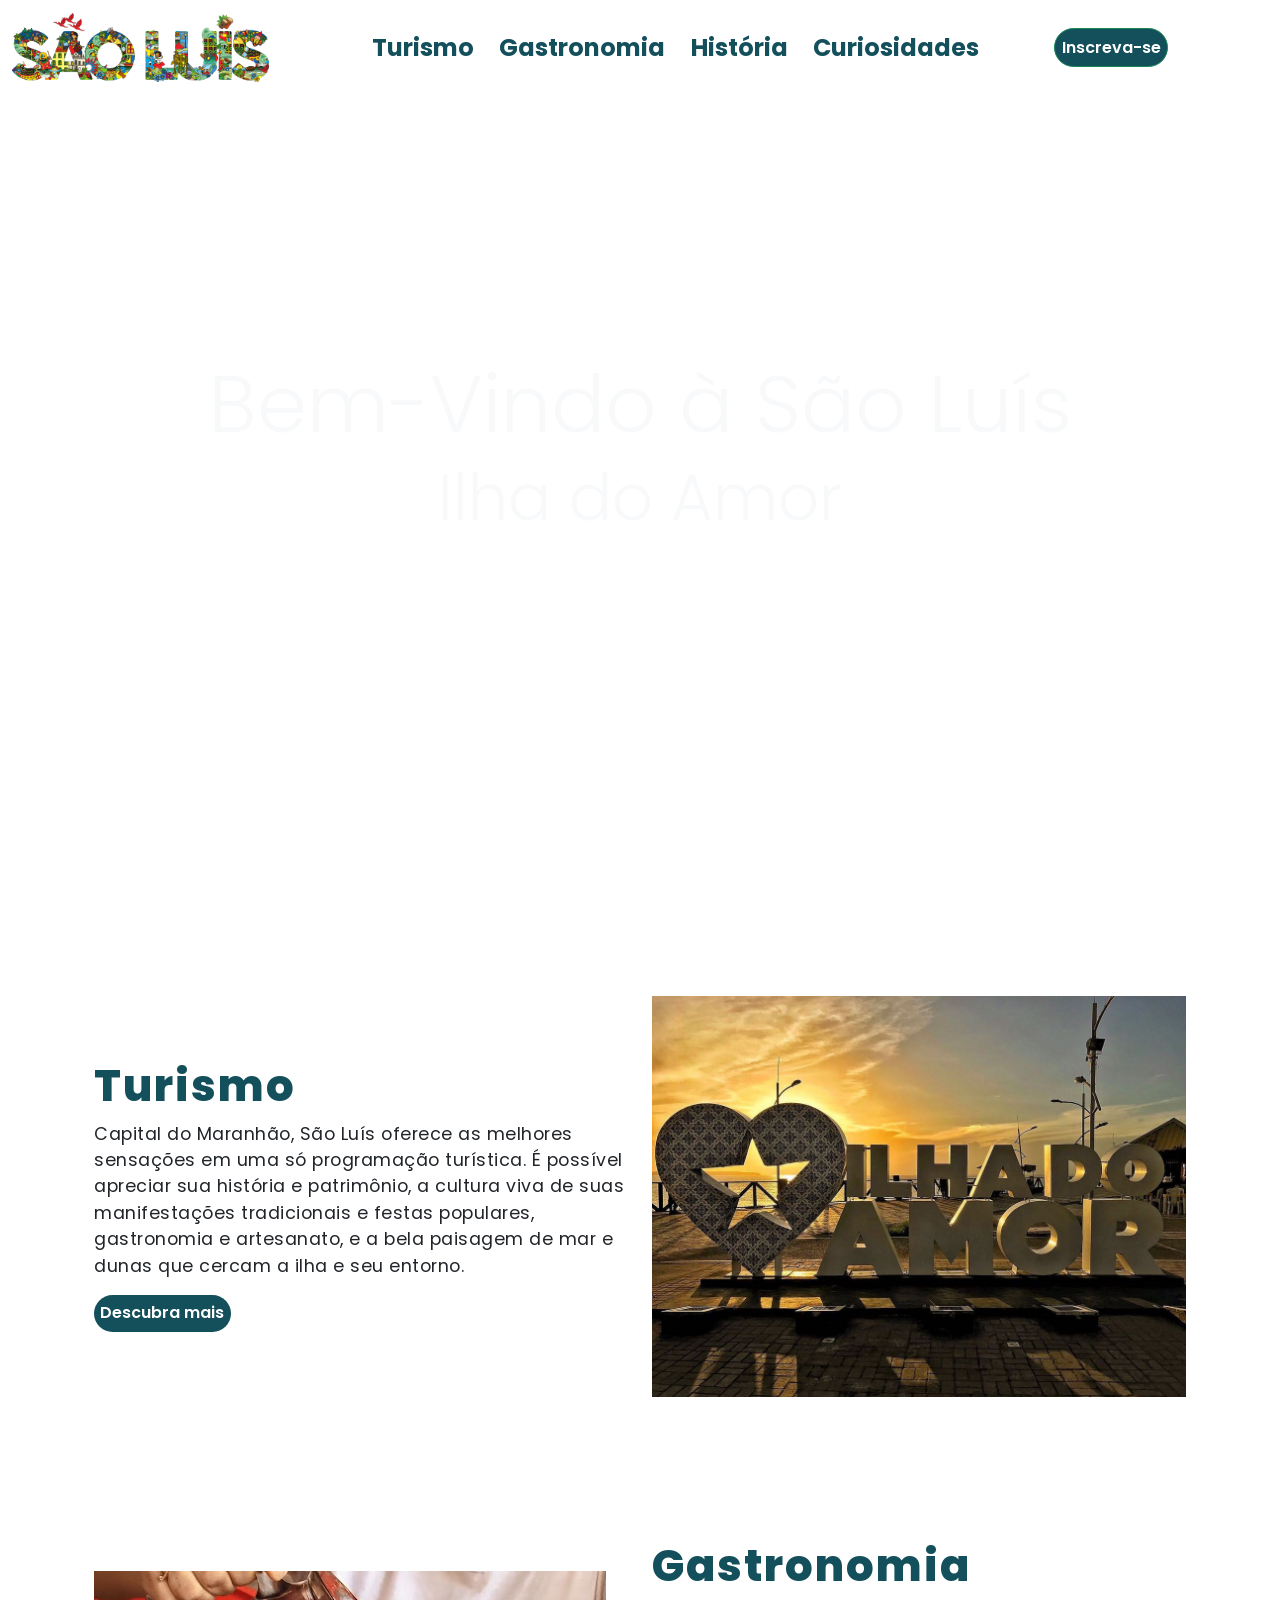
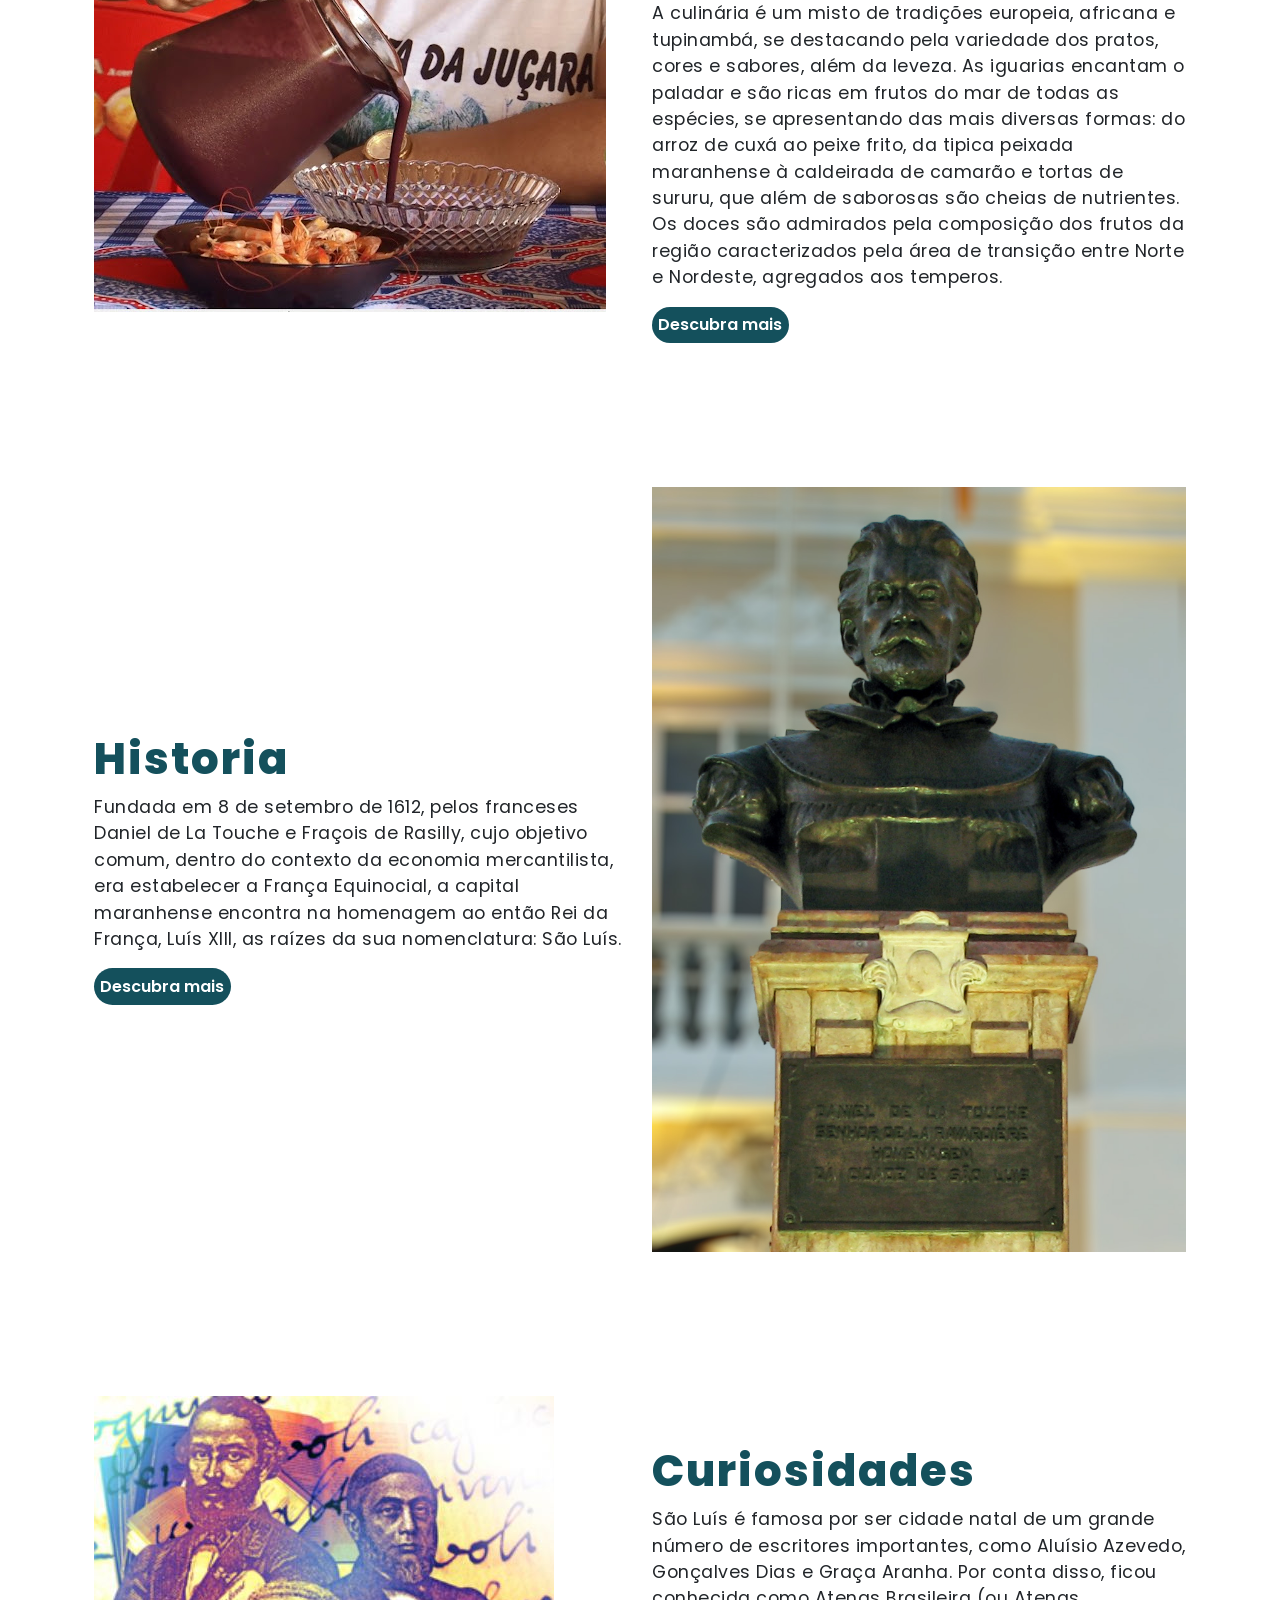
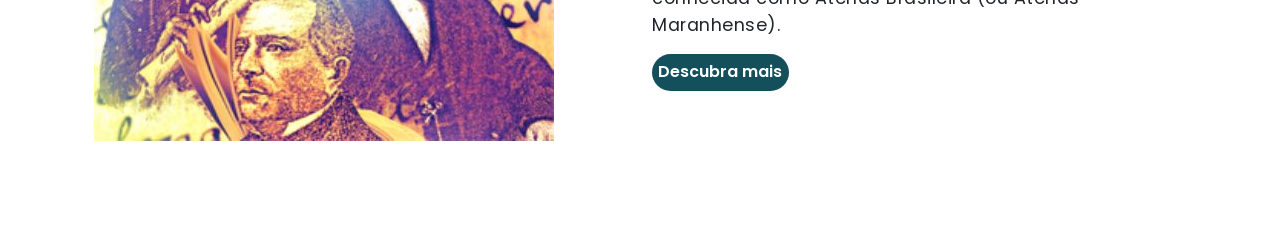
==== index.html @ 4792bc7c "Initial commit" ====
<!DOCTYPE html>
<html lang="en">
  <head>
    <meta charset="UTF-8" />
    <meta http-equiv="X-UA-Compatible" content="IE=edge" />
    <meta
      name="viewport"
      content="width=device-width, initial-scale=1, shrink-to-fit=no"
    />

    <link
      href="https://cdn.jsdelivr.net/npm/bootstrap@5.0.2/dist/css/bootstrap.min.css"
      rel="stylesheet"
      integrity="sha384-EVSTQN3/azprG1Anm3QDgpJLIm9Nao0Yz1ztcQTwFspd3yD65VohhpuuCOmLASjC"
      crossorigin="anonymous"
    />
    <link rel="stylesheet" href="css/style.css" />

    <title>São Luís - MA</title>
  </head>
  <body>
    <header>
      <div class="mid">
        <nav class="navbar navbar-expand-lg navbar-dark">
          <div class="container-fluid">
            <a class="navbar-brand" href="#"
              ><img
                class="logo"
                src="assets/saoluislogo.png"
                alt="logo de São Luís"
            /></a>
            <button
              class="toogler navbar-toggler"
              type="button"
              data-bs-toggle="collapse"
              data-bs-target="#navbarSupportedContent"
              aria-controls="navbarSupportedContent"
              aria-expanded="false"
              aria-label="Toggle navigation"
            >
              <span class="navbar-toggler-icon"></span>
            </button>
            <div
              class="collapse navbar-collapse navbardown container-fluid"
              id="navbarSupportedContent"
            >
              <ul class="navbar-nav mx-auto mb-2 mb-lg-0">
                <li class="nav-item">
                  <a class="nav-link" href="#turismo">Turismo</a>
                </li>
                <li class="nav-item">
                  <a class="nav-link" href="#gastronomia">Gastronomia</a>
                </li>
                <li class="nav-item">
                  <a class="nav-link" href="#historia">História</a>
                </li>
                <li class="nav-item">
                  <a class="nav-link" href="#curiosidades">Curiosidades</a>
                </li>
              </ul>
              <button class="btn btn-success" type="submit">Inscreva-se</button>
            </div>
          </div>
        </nav>
        <video autoplay muted loop>
          <source
            class="embed-responsive"
            src="assets/saoluis.mp4"
            type="video/mp4"
          />
        </video>
        <div class="hero">
          <h2 class="text-light display-1 font-weight-boldest">
            Bem-Vindo à São Luís
          </h2>
          <h3 class="text-light display-3">Ilha do Amor</h3>
        </div>
      </div>
    </header>

    <section id="turismo">
      <div class="row align-items-center container my-5 mx-auto">
        <div class="text col-lg-6 col-md-6 col-12 pt-5 pb-5">
          <h2>Turismo</h2>
          <p>
            Capital do Maranhão, São Luís oferece as melhores sensações em uma
            só programação turística. É possível apreciar sua história e
            patrimônio, a cultura viva de suas manifestações tradicionais e
            festas populares, gastronomia e artesanato, e a bela paisagem de mar
            e dunas que cercam a ilha e seu entorno.
          </p>
          <a href="#">Descubra mais</a>
        </div>
        <div class="col-lg-6 col-md-12 col-12 pt-5 pb-5">
          <img class="img-fluid" src="assets/turismo.jpg" />
        </div>
      </div>
    </section>

    <section id="gastronomia">
      <div class="row align-items-center container my-5 mx-auto">
        <div class="col-lg-6 col-md-12 col-12 pt-5 pb-5">
          <img class="img-fluid" src="assets/gastronomia.jpg" />
        </div>
        <div class="text col-lg-6 col-md-6 col-12 pt-5 pb-5">
          <h2>Gastronomia</h2>
          <p>
            A culinária é um misto de tradições europeia, africana e tupinambá,
            se destacando pela variedade dos pratos, cores e sabores, além da
            leveza. As iguarias encantam o paladar e são ricas em frutos do mar
            de todas as espécies, se apresentando das mais diversas formas: do
            arroz de cuxá ao peixe frito, da tipica peixada maranhense à
            caldeirada de camarão e tortas de sururu, que além de saborosas são
            cheias de nutrientes. Os doces são admirados pela composição dos
            frutos da região caracterizados pela área de transição entre Norte e
            Nordeste, agregados aos temperos.
          </p>
          <a href="#">Descubra mais</a>
        </div>
      </div>
    </section>

    <section id="historia">
      <div class="row align-items-center container my-5 mx-auto">
        <div class="text col-lg-6 col-md-6 col-12 pt-5 pb-5">
          <h2>Historia</h2>
          <p>
            Fundada em 8 de setembro de 1612, pelos franceses Daniel de La
            Touche e Fraçois de Rasilly, cujo objetivo comum, dentro do contexto
            da economia mercantilista, era estabelecer a França Equinocial, a
            capital maranhense encontra na homenagem ao então Rei da França,
            Luís XIII, as raízes da sua nomenclatura: São Luís.
          </p>
          <a href="#">Descubra mais</a>
        </div>
        <div class="col-lg-6 col-md-12 col-12 pt-5 pb-5">
          <img class="img-fluid" src="assets/historia.jpg" />
        </div>
      </div>
    </section>

    <section id="curiosidades">
      <div class="row align-items-center container my-5 mx-auto">
        <div class="col-lg-6 col-md-12 col-12 pt-5 pb-5">
          <img class="img-fluid" src="assets/curiosidades.jpg" />
        </div>
        <div class="text col-lg-6 col-md-6 col-12 pt-5 pb-5">
          <h2>Curiosidades</h2>
          <p>
            São Luís é famosa por ser cidade natal de um grande número de
            escritores importantes, como Aluísio Azevedo, Gonçalves Dias e Graça
            Aranha. Por conta disso, ficou conhecida como Atenas Brasileira (ou
            Atenas Maranhense).
          </p>
          <a href="#">Descubra mais</a>
        </div>
      </div>
    </section>

    <script
      src="https://cdn.jsdelivr.net/npm/@popperjs/core@2.9.2/dist/umd/popper.min.js"
      integrity="sha384-IQsoLXl5PILFhosVNubq5LC7Qb9DXgDA9i+tQ8Zj3iwWAwPtgFTxbJ8NT4GN1R8p"
      crossorigin="anonymous"
    ></script>
    <script
      src="https://cdn.jsdelivr.net/npm/bootstrap@5.0.2/dist/js/bootstrap.min.js"
      integrity="sha384-cVKIPhGWiC2Al4u+LWgxfKTRIcfu0JTxR+EQDz/bgldoEyl4H0zUF0QKbrJ0EcQF"
      crossorigin="anonymous"
    ></script>
  </body>
</html>
---- css/style.css ----
@import url('https://fonts.googleapis.com/css2?family=Poppins:wght@100;200;300;400;500;600&display=swap');

/*---------- MY VARIABLES CSS ----------*/
:root {
--first-color: hsl(190, 64%, 22%);
--second-color: #131313;
}

* {
  margin: 0;
  padding: 0;
  box-sizing: border-box;
  font-family: 'Poppins', sans-serif;
}

html {
  scroll-behavior: smooth;
}


.navbar {
  position: absolute;
  width: 100%;
  top: 0px;
  font-weight: bolder;
  z-index: 999;
}

#navbarSupportedContent {
  padding-right: 100px;
}

.logo {
  width: 100%;
  height: 100%;
}


#navbarSupportedContent > ul > li:nth-child(n) > a{
  color: var(--first-color);
  font-size: 1.5rem;
  padding: 0 0.8rem;
}

#navbarSupportedContent > ul > li:nth-child(n) > a:hover{
  color: var(--second-color); 
}

#navbarSupportedContent > button{
  background: var(--first-color);
  font-weight: 600;
  padding: 0.4rem;
  border-radius: 30px;
  color: #fff;
}

#navbarSupportedContent > button:hover{
  color: var(--second-color);
}


.mid{
  width: 100%;
  height: 100vh;
  overflow: hidden;
  display: flex;
  flex-direction: column;
  justify-content: center;
  align-content: center;
  text-align: center;
}

.mid video{
  width: 100%;
  height: 100%;
  pointer-events: none;
  object-fit: cover;
  position: absolute;
}

.hero {
  position: relative;
}

section .text {
  display: flex;
  flex-direction: column;
  justify-content: flex-start;
  align-items: flex-start;
  margin: auto;
}

section .text h2{
  color: var(--first-color);
  font-weight: 800;
  font-size: 2.7rem;
  letter-spacing: 2px;

}

section .text p{
  font-weight: 400;
  font-size: 1.1rem;
  letter-spacing: 0.5px;
}

section .text a{
  background: var(--first-color);
  font-weight: 600;
  padding: 0.4rem;
  border-radius: 30px;
  color: #fff;
  text-decoration: none;
}


@media (max-width: 991px)
{
  .navbardown
   {
      margin-left: 120px;
      position: relative;
      top: 300px;
   }
   #navbarSupportedContent > ul > li:nth-child(n) > a
   {
      color: #fff;
   }
}
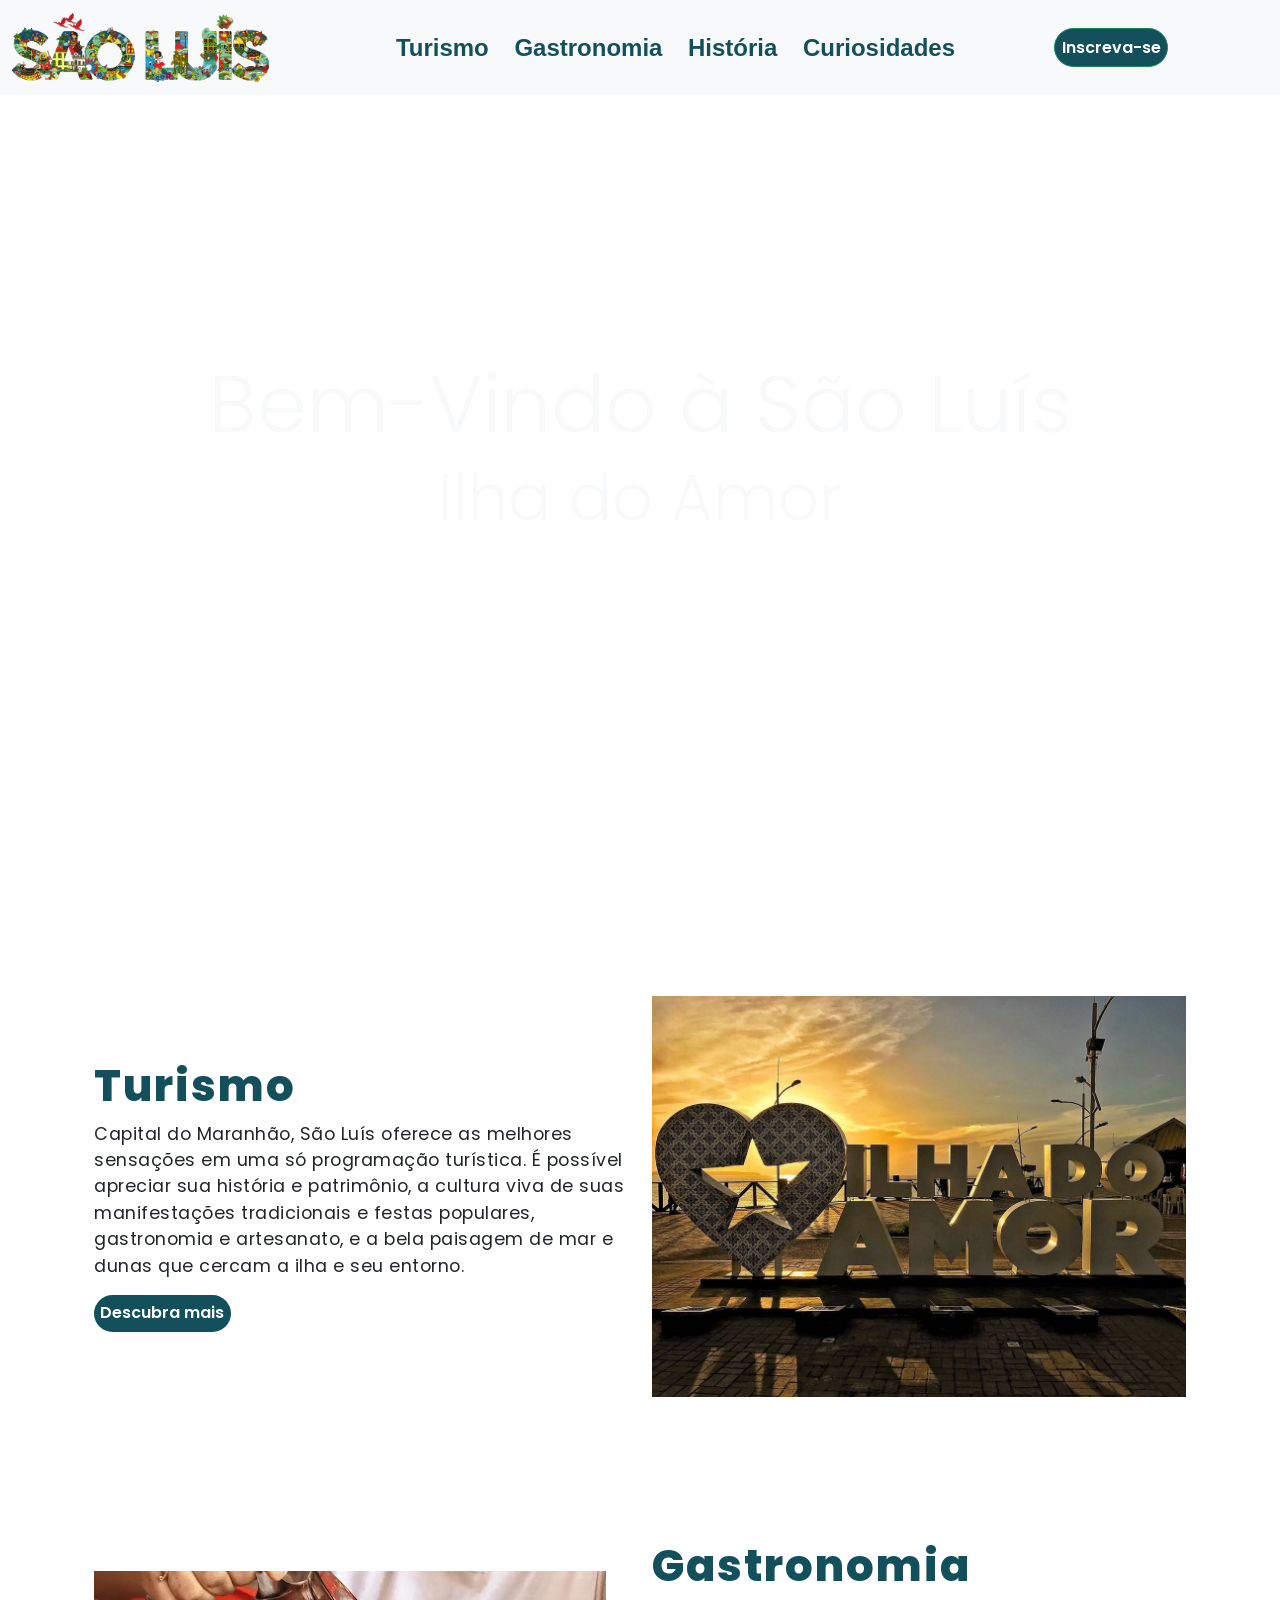
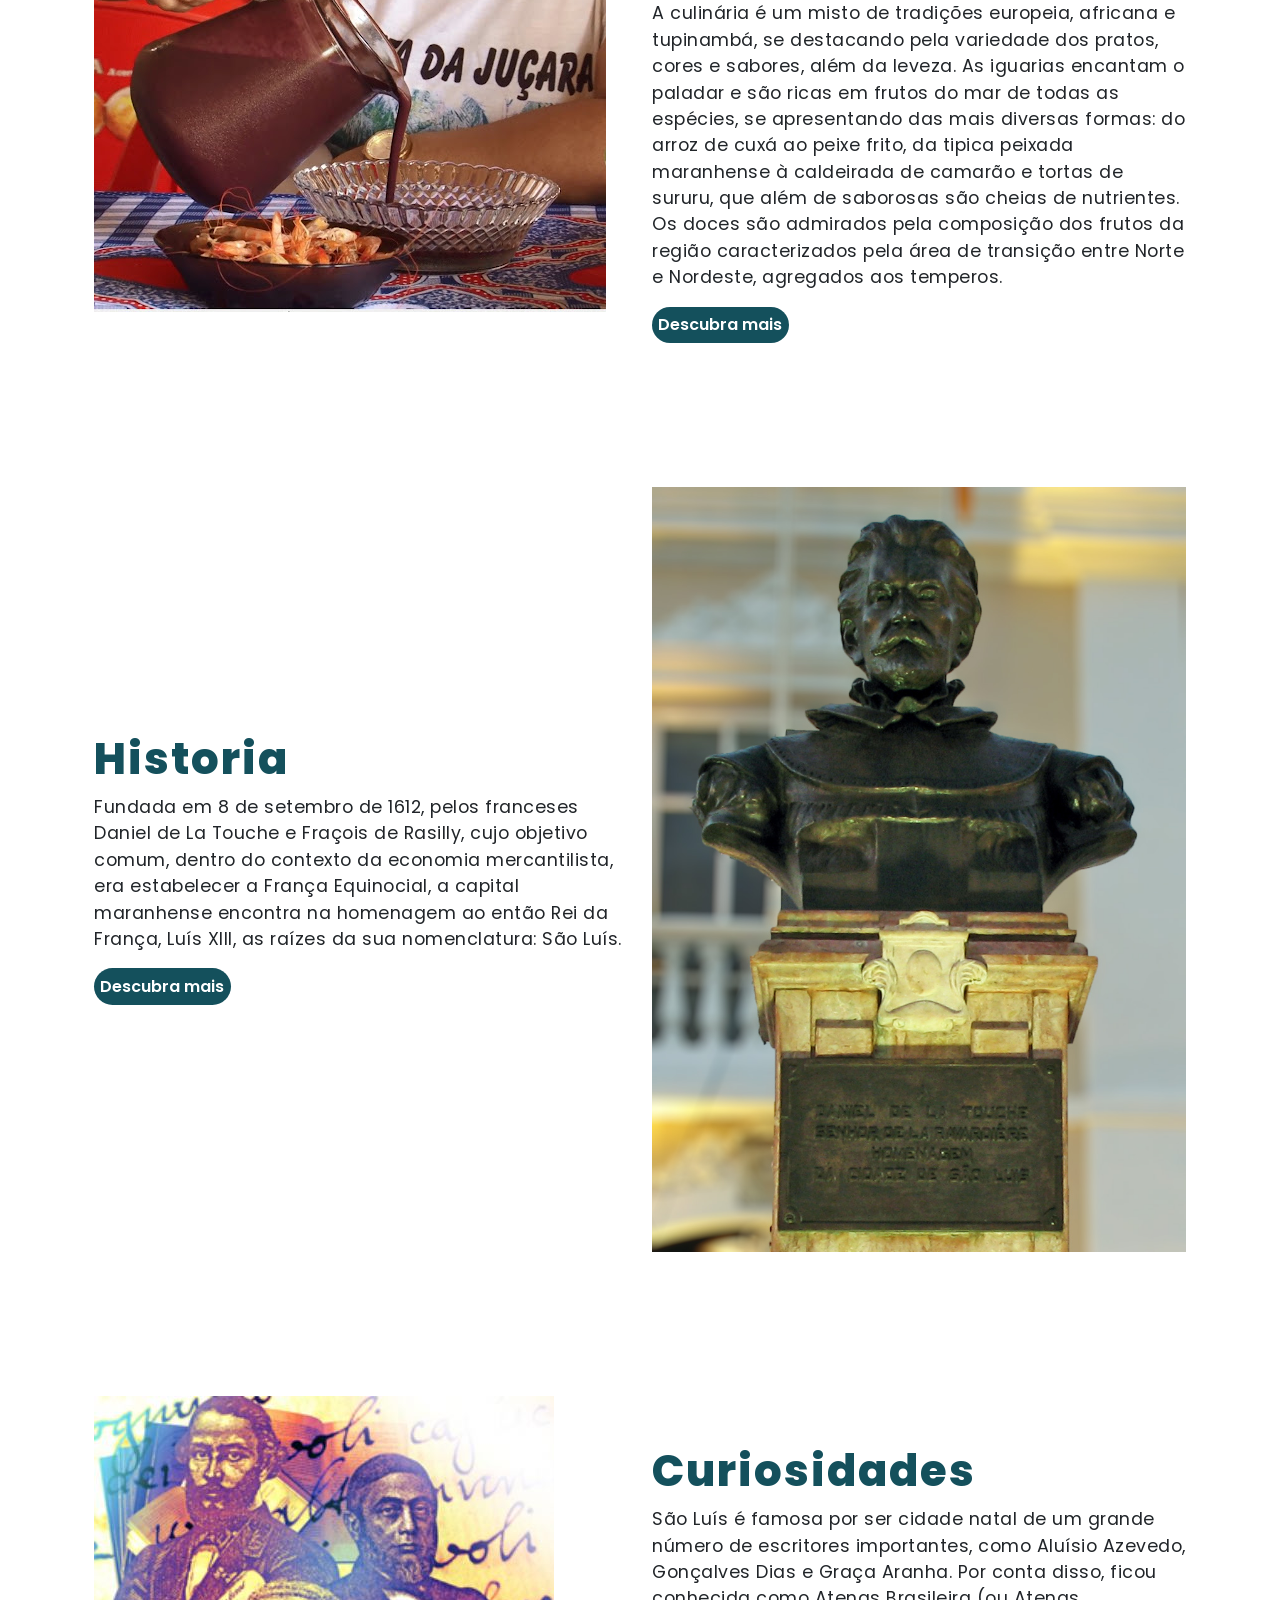
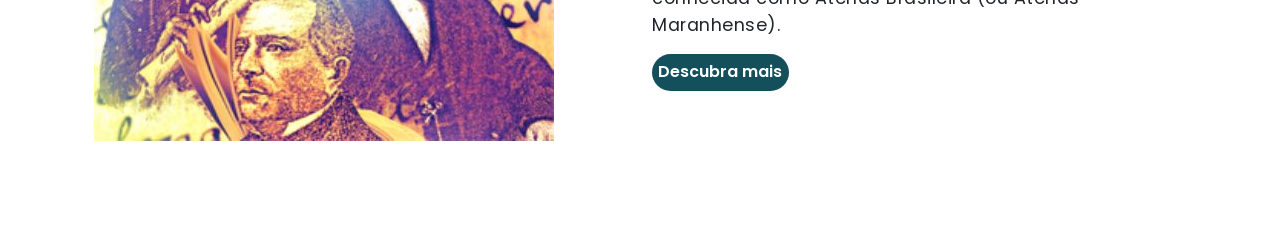
==== commit f7e63262: "Alterando a navbar" ====
--- a/index.html
+++ b/index.html
@@ -22,44 +22,54 @@
     <header>
       <div class="mid">
         <nav class="navbar navbar-expand-lg navbar-dark">
-          <div class="container-fluid">
-            <a class="navbar-brand" href="#"
-              ><img
-                class="logo"
-                src="assets/saoluislogo.png"
-                alt="logo de São Luís"
-            /></a>
-            <button
-              class="toogler navbar-toggler"
-              type="button"
-              data-bs-toggle="collapse"
-              data-bs-target="#navbarSupportedContent"
-              aria-controls="navbarSupportedContent"
-              aria-expanded="false"
-              aria-label="Toggle navigation"
-            >
-              <span class="navbar-toggler-icon"></span>
-            </button>
-            <div
-              class="collapse navbar-collapse navbardown container-fluid"
-              id="navbarSupportedContent"
-            >
-              <ul class="navbar-nav mx-auto mb-2 mb-lg-0">
-                <li class="nav-item">
-                  <a class="nav-link" href="#turismo">Turismo</a>
-                </li>
-                <li class="nav-item">
-                  <a class="nav-link" href="#gastronomia">Gastronomia</a>
-                </li>
-                <li class="nav-item">
-                  <a class="nav-link" href="#historia">História</a>
-                </li>
-                <li class="nav-item">
-                  <a class="nav-link" href="#curiosidades">Curiosidades</a>
-                </li>
-              </ul>
-              <button class="btn btn-success" type="submit">Inscreva-se</button>
+          <div class="pos-f-t">
+            <div class="collapse" id="navbarToggleExternalContent">
+              <div class="bg-dark p-4">
+                <h4 class="text-white">Collapsed content</h4>
+                <span class="text-muted">Toggleable via the navbar brand.</span>
+              </div>
             </div>
+            <nav class="navbar navbar-expand-lg navbar-light bg-light">
+              <div class="container-fluid">
+                <a class="navbar-brand" href="#"
+                  ><img
+                    class="logo"
+                    src="assets/saoluislogo.png"
+                    alt="logo de São Luís"
+                /></a>
+                <button
+                  class="toogler navbar-toggler"
+                  type="button"
+                  data-bs-toggle="collapse"
+                  data-bs-target="#navbarSupportedContent"
+                  aria-controls="navbarSupportedContent"
+                  aria-expanded="false"
+                  aria-label="Toggle navigation"
+                >
+                  <span class="navbar-toggler-icon"></span>
+                </button>
+                <div
+                  class="collapse navbar-collapse navbardown container-fluid"
+                  id="navbarSupportedContent"
+                >
+                  <ul class="navbar-nav mx-auto mb-2 mb-lg-0">
+                    <li class="nav-item">
+                      <a class="nav-link" href="#turismo">Turismo</a>
+                    </li>
+                    <li class="nav-item">
+                      <a class="nav-link" href="#gastronomia">Gastronomia</a>
+                    </li>
+                    <li class="nav-item">
+                      <a class="nav-link" href="#historia">História</a>
+                    </li>
+                    <li class="nav-item">
+                      <a class="nav-link" href="#curiosidades">Curiosidades</a>
+                    </li>
+                  </ul>
+                  <button class="btn btn-success" type="submit">Inscreva-se</button>
+                </div>
+              </div>
+            </nav>
           </div>
         </nav>
         <video autoplay muted loop>
--- a/css/style.css
+++ b/css/style.css
@@ -114,19 +114,6 @@
 }
 
 
-@media (max-width: 991px)
-{
-  .navbardown
-   {
-      margin-left: 120px;
-      position: relative;
-      top: 300px;
-   }
-   #navbarSupportedContent > ul > li:nth-child(n) > a
-   {
-      color: #fff;
-   }
-}
 
 
 
